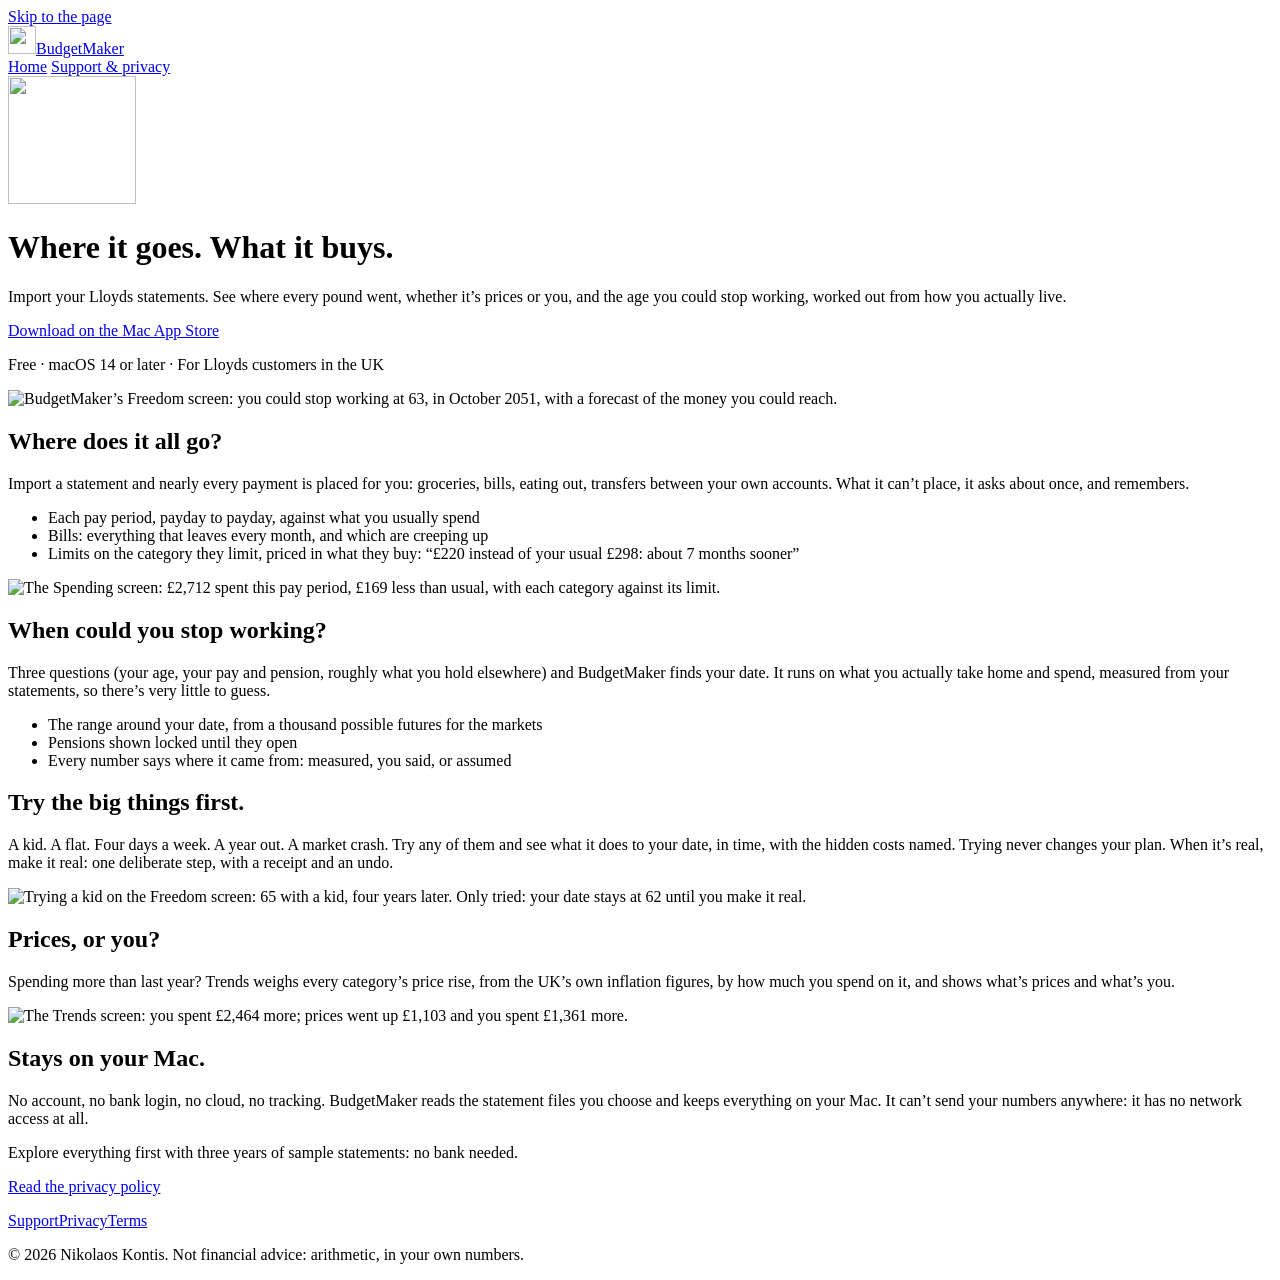
==== index.html @ 7b434046 "The pages: home, and support, privacy and terms" ====
<!doctype html>
<html lang="en-GB">
<head>
  <meta charset="utf-8">
  <meta name="viewport" content="width=device-width, initial-scale=1, viewport-fit=cover">
  <title>BudgetMaker · Where it goes. What it buys.</title>
  <meta name="description" content="A Mac app for Lloyds customers: see where every pound goes, whether it's prices or you, and the age you could stop working, worked out from how you actually live.">
  <meta name="theme-color" content="#4f5eff">
  <meta property="og:title" content="BudgetMaker">
  <meta property="og:description" content="Where it goes. What it buys. Your spending, priced in time.">
  <meta property="og:image" content="assets/share.png">
  <link rel="icon" href="assets/favicon-64.png" type="image/png" sizes="64x64">
  <link rel="apple-touch-icon" href="assets/apple-touch-icon.png">
  <link rel="preconnect" href="https://fonts.googleapis.com">
  <link rel="preconnect" href="https://fonts.gstatic.com" crossorigin>
  <link href="https://fonts.googleapis.com/css2?family=Inter:wght@400;600;700&display=swap" rel="stylesheet">
  <link rel="stylesheet" href="css/site.css">
</head>
<body>
  <a class="skip" href="#main">Skip to the page</a>

  <header class="sky">
    <div class="bar">
      <a class="mark" href="index.html"><img src="assets/icon-128.png" alt="" width="28" height="28">BudgetMaker</a>
      <nav aria-label="Pages">
        <a href="index.html" aria-current="page">Home</a>
        <a href="privacy.html">Support &amp; privacy</a>
      </nav>
    </div>
    <div class="hero">
      <img class="icon" src="assets/icon-512.png" alt="" width="128" height="128">
      <h1>Where it goes. What it&nbsp;buys.</h1>
      <p class="lead">Import your Lloyds statements. See where every pound went, whether it’s prices or you, and the age you could stop working, worked out from how you actually&nbsp;live.</p>
      <a class="get" href="https://apps.apple.com/gb/app/budgetmaker/idXXXXXXXXXX">Download on the Mac App Store</a>
      <p class="fine">Free · macOS 14 or later · For Lloyds customers in the&nbsp;UK</p>
      <div class="shot"><img src="assets/screens/freedom.png" alt="BudgetMaker’s Freedom screen: you could stop working at 63, in October 2051, with a forecast of the money you could reach." width="1600" height="1000"></div>
    </div>
  </header>

  <main id="main" class="wrap">
    <section class="story" aria-labelledby="goes">
      <h2 id="goes">Where does it all go?</h2>
      <p>Import a statement and nearly every payment is placed for you: groceries, bills, eating out, transfers between your own accounts. What it can’t place, it asks about once, and&nbsp;remembers.</p>
      <ul>
        <li>Each pay period, payday to payday, against what you usually spend</li>
        <li>Bills: everything that leaves every month, and which are creeping up</li>
        <li>Limits on the category they limit, priced in what they buy: “£220 instead of your usual £298: about <span class="time">7 months sooner</span>”</li>
      </ul>
      <img class="shot" src="assets/screens/spending.png" alt="The Spending screen: £2,712 spent this pay period, £169 less than usual, with each category against its limit." width="1600" height="1000" loading="lazy">
    </section>

    <section class="story" aria-labelledby="buys">
      <h2 id="buys">When could you stop working?</h2>
      <p>Three questions (your age, your pay and pension, roughly what you hold elsewhere) and BudgetMaker finds your date. It runs on what you actually take home and spend, measured from your statements, so there’s very little to&nbsp;guess.</p>
      <ul>
        <li>The range around your date, from a thousand possible futures for the markets</li>
        <li>Pensions shown locked until they open</li>
        <li>Every number says where it came from: measured, you said, or assumed</li>
      </ul>
    </section>

    <section class="story" aria-labelledby="try">
      <h2 id="try">Try the big things first.</h2>
      <p>A kid. A flat. Four days a week. A year out. A market crash. Try any of them and see what it does to your date, in time, with the hidden costs named. Trying never changes your plan. When it’s real, make it real: one deliberate step, with a receipt and an&nbsp;undo.</p>
      <img class="shot" src="assets/screens/trying.png" alt="Trying a kid on the Freedom screen: 65 with a kid, four years later. Only tried: your date stays at 62 until you make it real." width="1600" height="1000" loading="lazy">
    </section>

    <section class="story" aria-labelledby="prices">
      <h2 id="prices">Prices, or you?</h2>
      <p>Spending more than last year? Trends weighs every category’s price rise, from the UK’s own inflation figures, by how much you spend on it, and shows what’s prices and what’s&nbsp;you.</p>
      <img class="shot" src="assets/screens/trends.png" alt="The Trends screen: you spent £2,464 more; prices went up £1,103 and you spent £1,361 more." width="1600" height="1000" loading="lazy">
    </section>

    <section class="quiet" aria-labelledby="mac">
      <div class="sun" aria-hidden="true"></div>
      <h2 id="mac" class="part">Stays on your Mac.</h2>
      <p>No account, no bank login, no cloud, no tracking. BudgetMaker reads the statement files you choose and keeps everything on your Mac. It can’t send your numbers anywhere: it has no network access at&nbsp;all.</p>
      <p>Explore everything first with three years of sample statements: no bank&nbsp;needed.</p>
      <p><a class="link" href="privacy.html#privacy">Read the privacy policy</a></p>
    </section>
  </main>

  <footer class="foot">
    <nav aria-label="Footer"><a class="link" href="privacy.html#support">Support</a><a class="link" href="privacy.html#privacy">Privacy</a><a class="link" href="privacy.html#terms">Terms</a></nav>
    <p>© 2026 Nikolaos Kontis. Not financial advice: arithmetic, in your own numbers.</p>
  </footer>
</body>
</html>
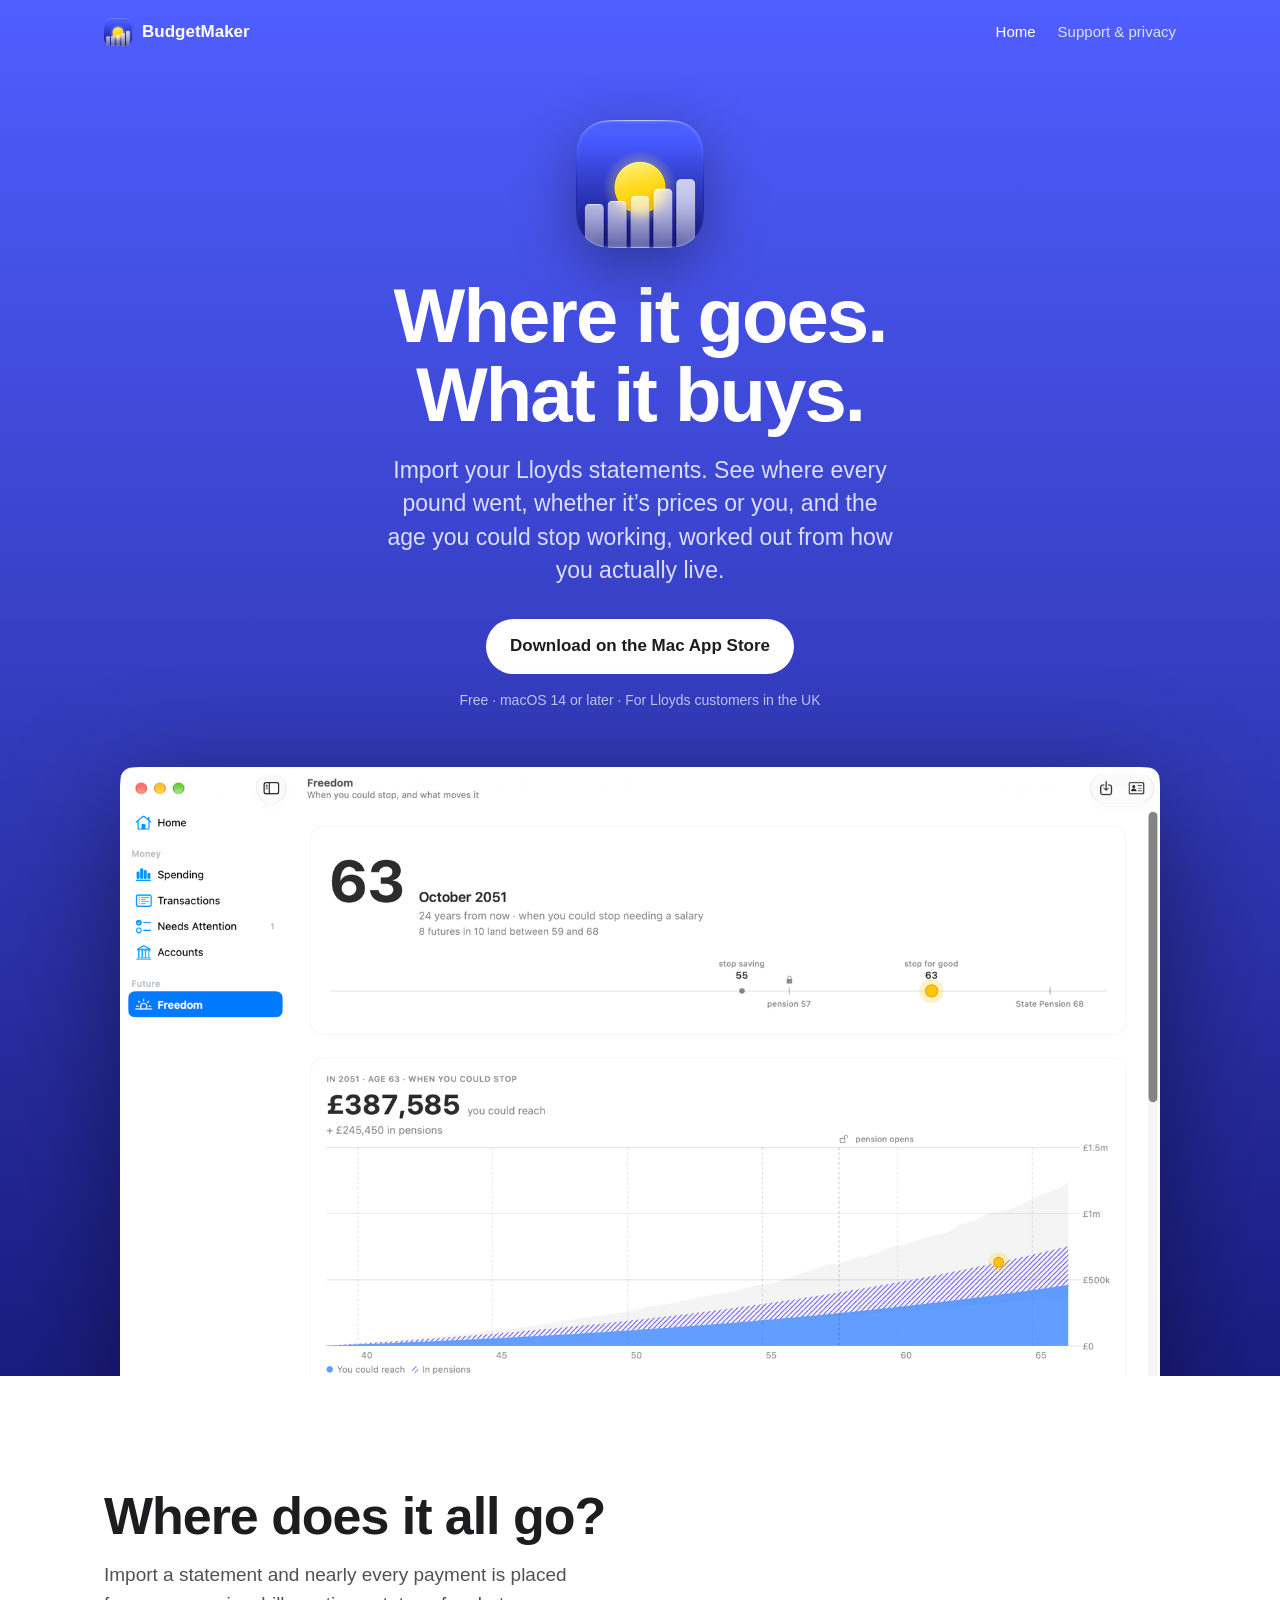
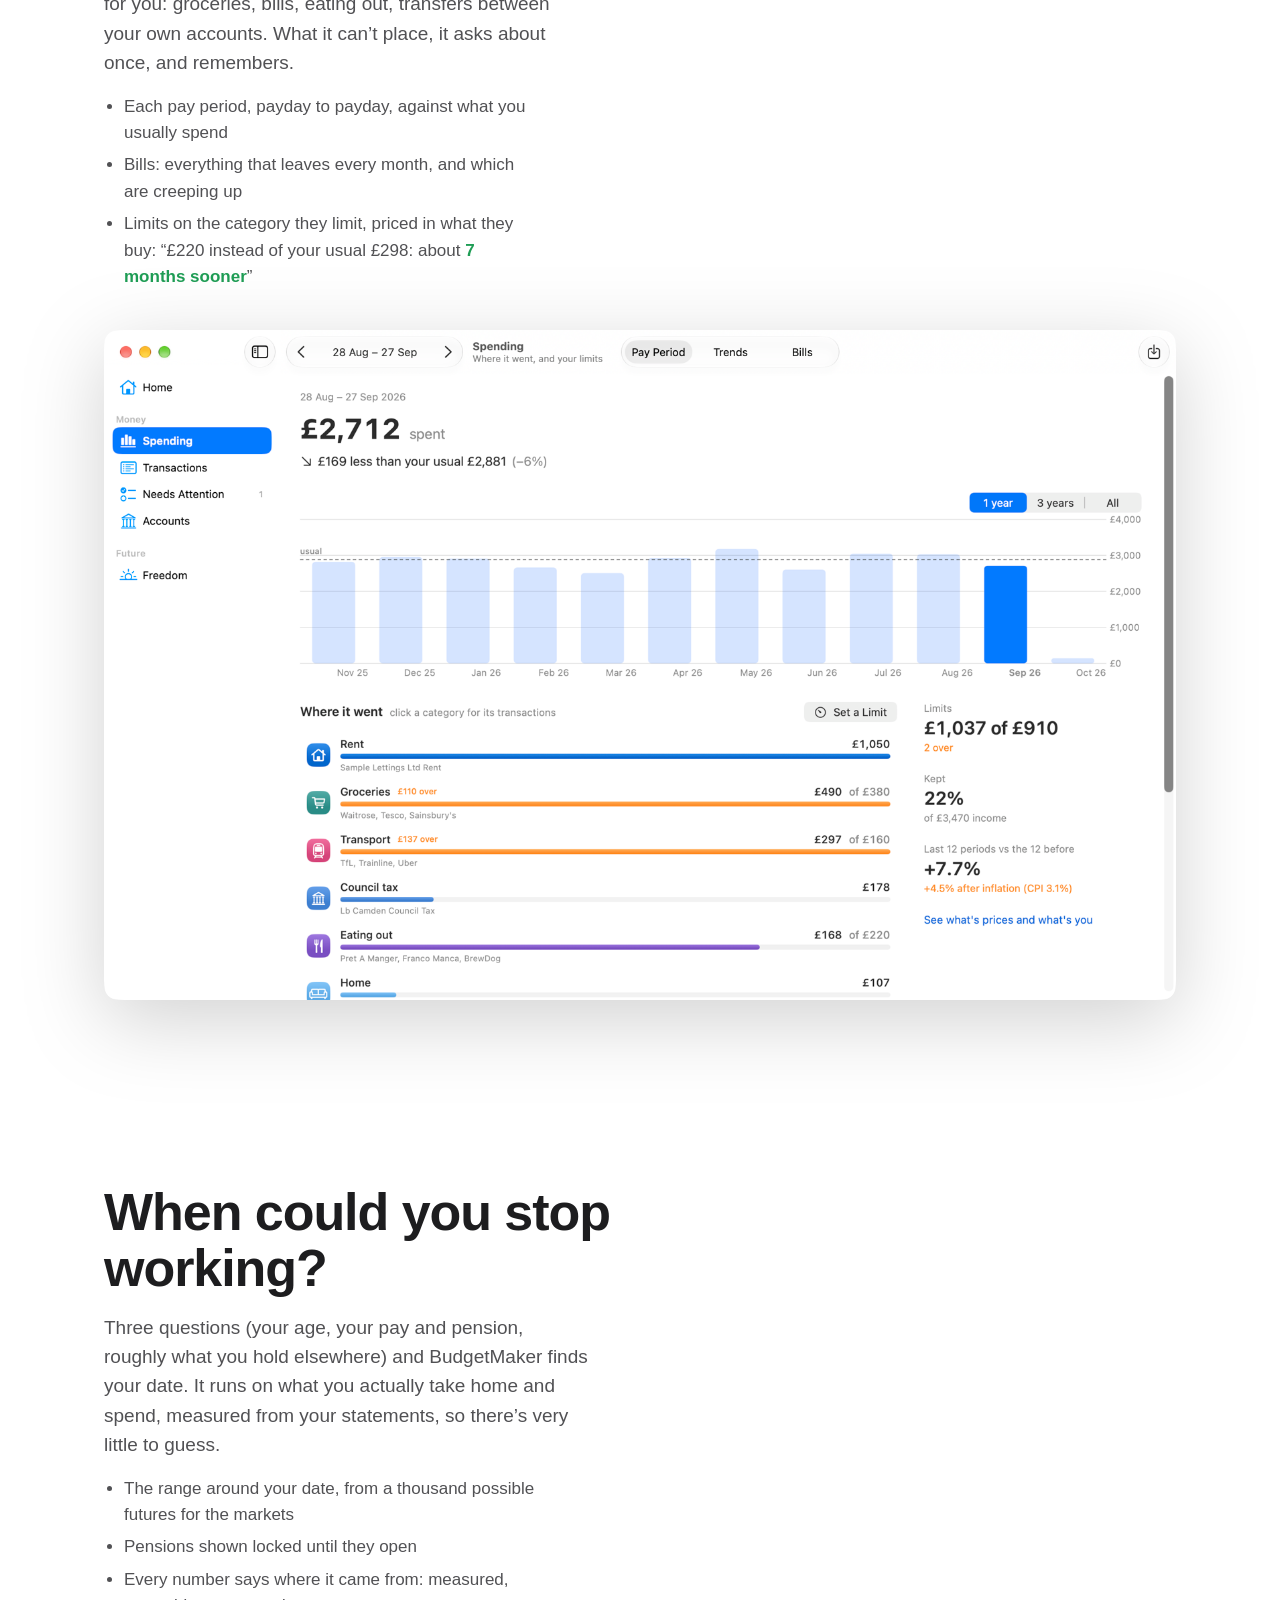
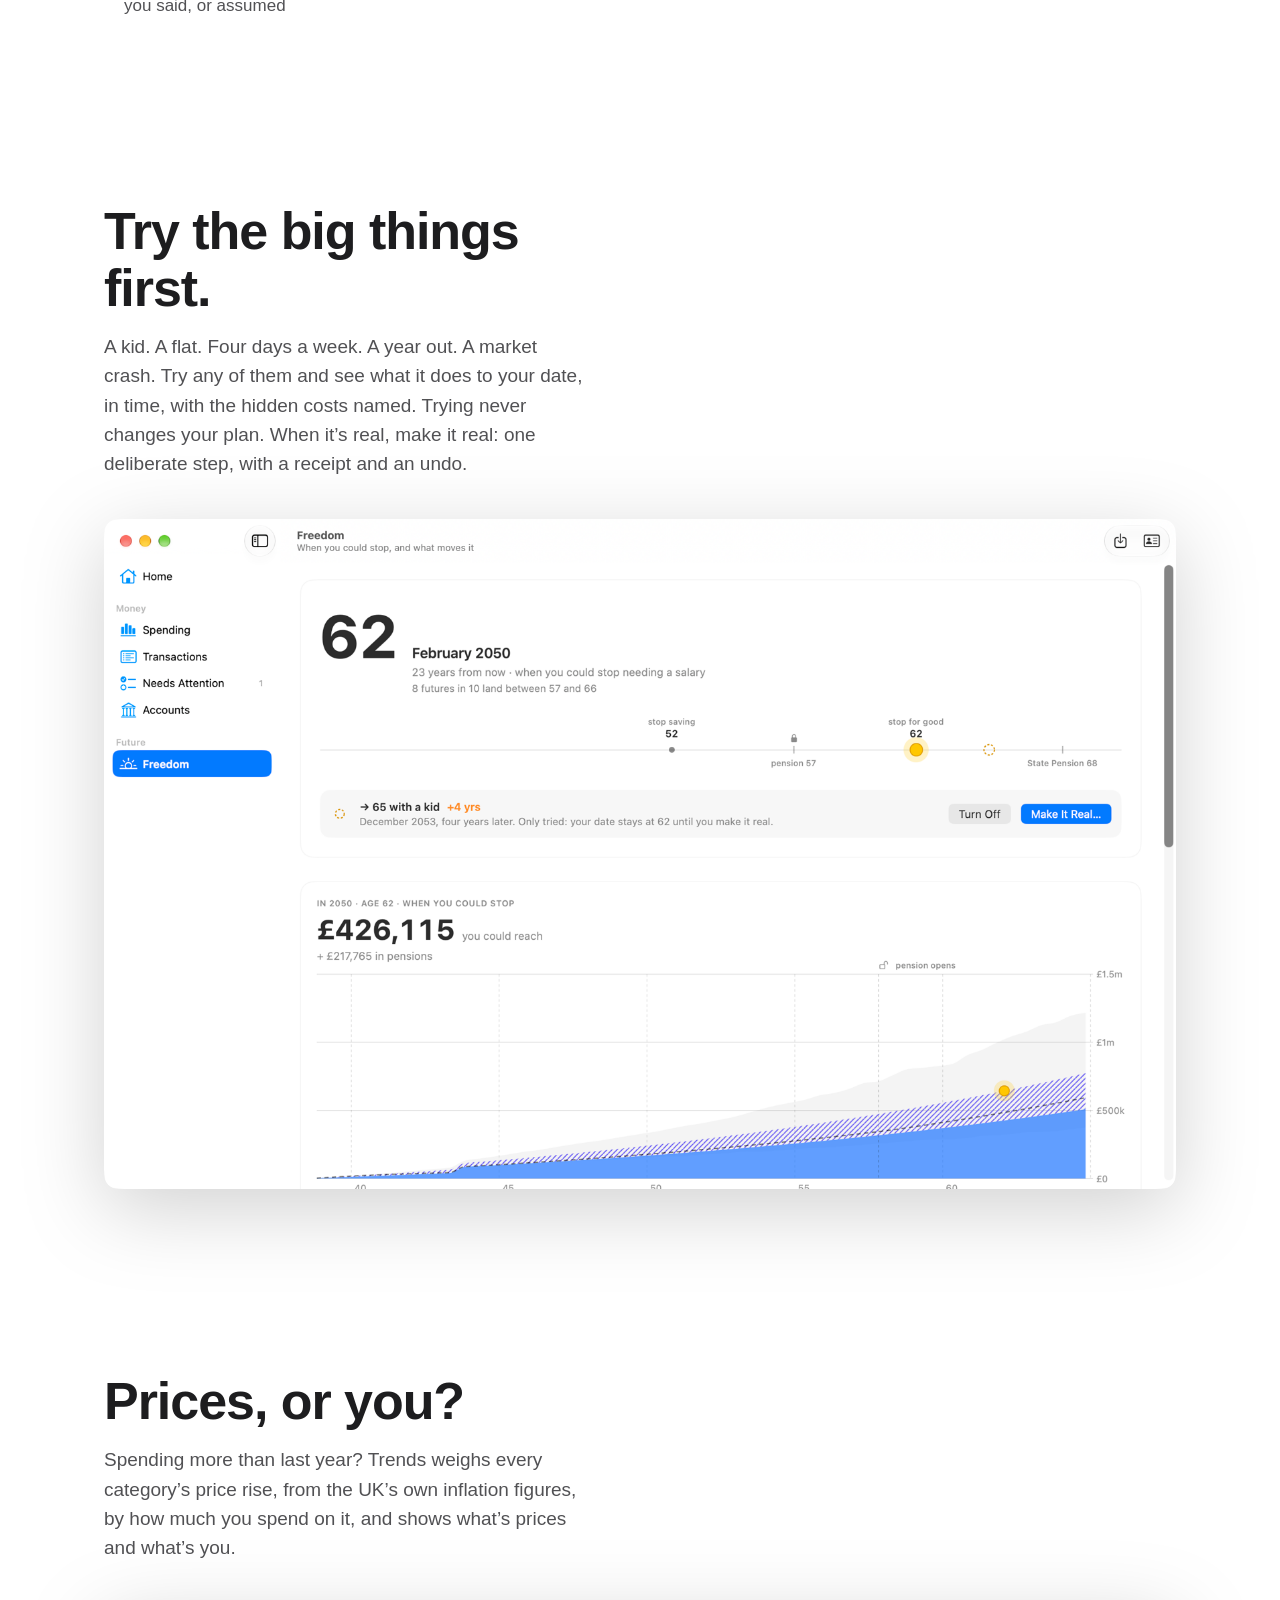
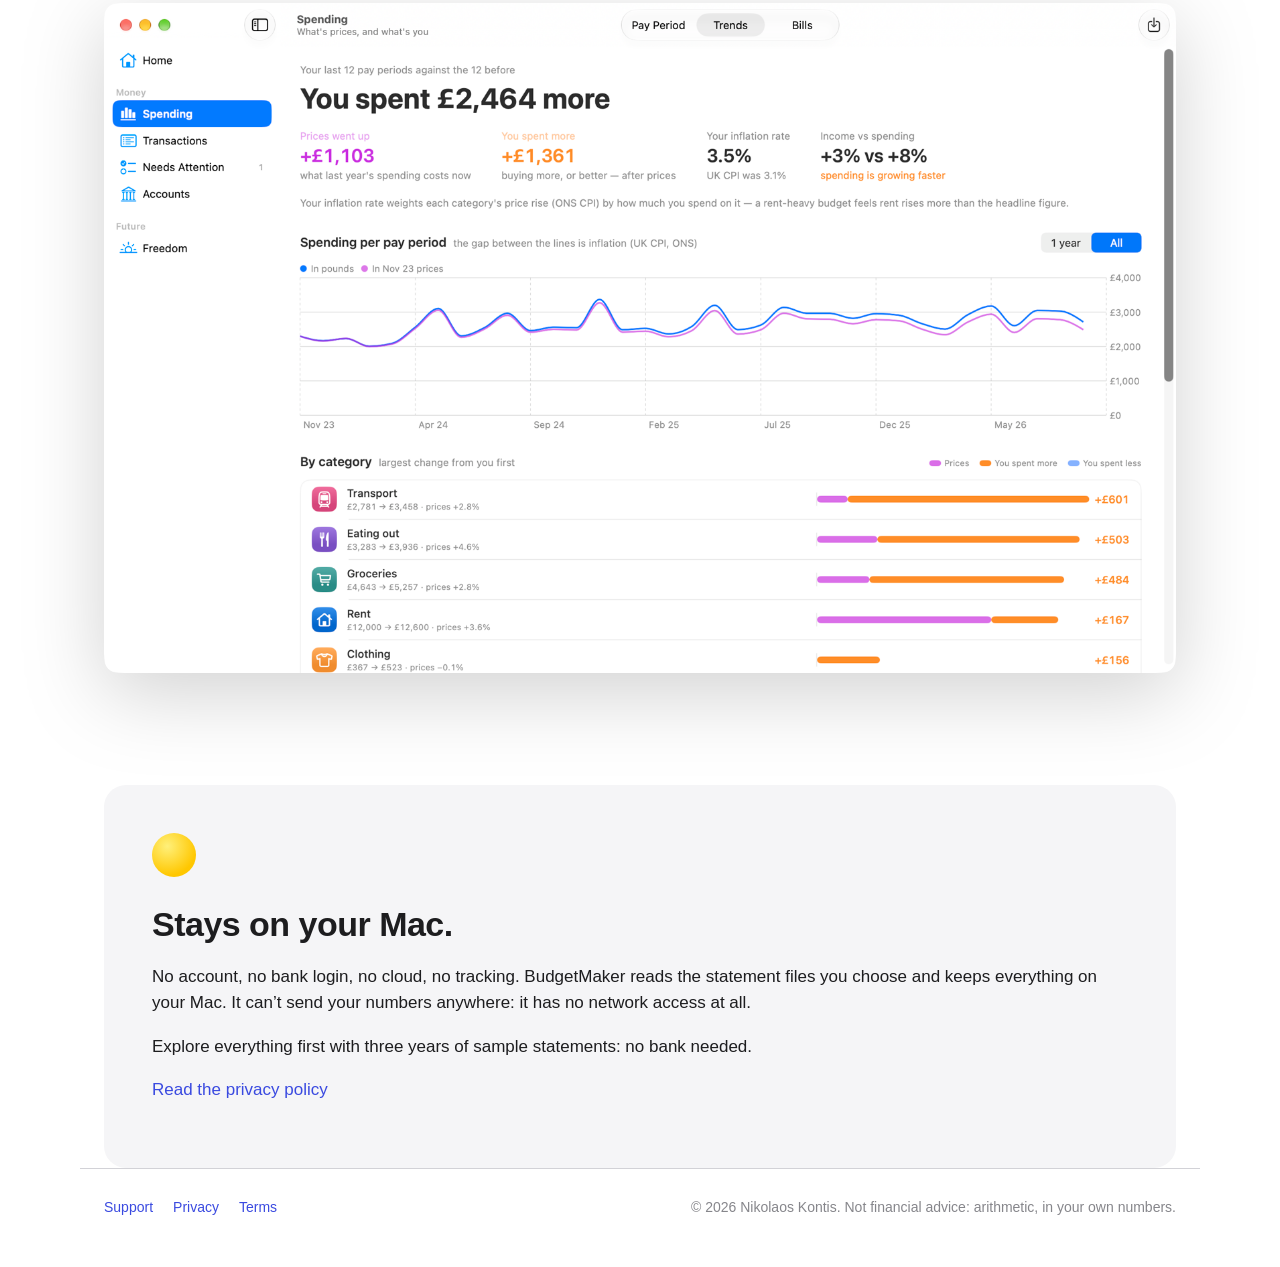
==== commit 55c3a981: "The real App Store link, and credit for the ONS data" ====
--- a/index.html
+++ b/index.html
@@ -8,7 +8,7 @@
   <meta name="theme-color" content="#4f5eff">
   <meta property="og:title" content="BudgetMaker">
   <meta property="og:description" content="Where it goes. What it buys. Your spending, priced in time.">
-  <meta property="og:image" content="assets/share.png">
+  <meta property="og:image" content="https://nkontis046.github.io/budgetmaker/assets/share.png">
   <link rel="icon" href="assets/favicon-64.png" type="image/png" sizes="64x64">
   <link rel="apple-touch-icon" href="assets/apple-touch-icon.png">
   <link rel="preconnect" href="https://fonts.googleapis.com">
@@ -31,7 +31,7 @@
       <img class="icon" src="assets/icon-512.png" alt="" width="128" height="128">
       <h1>Where it goes. What it&nbsp;buys.</h1>
       <p class="lead">Import your Lloyds statements. See where every pound went, whether it’s prices or you, and the age you could stop working, worked out from how you actually&nbsp;live.</p>
-      <a class="get" href="https://apps.apple.com/gb/app/budgetmaker/idXXXXXXXXXX">Download on the Mac App Store</a>
+      <a class="get" href="https://apps.apple.com/gb/app/id6836703564">Download on the Mac App Store</a>
       <p class="fine">Free · macOS 14 or later · For Lloyds customers in the&nbsp;UK</p>
       <div class="shot"><img src="assets/screens/freedom.png" alt="BudgetMaker’s Freedom screen: you could stop working at 63, in October 2051, with a forecast of the money you could reach." width="1600" height="1000"></div>
     </div>
--- a/css/site.css
+++ b/css/site.css
@@ -0,0 +1,119 @@
+/* BudgetMaker's site. System type, the icon's evening sky, the sun used once. Light and dark. */
+:root {
+  --sky-top: #4f5eff;
+  --sky-bottom: #1a1c80;
+  --sun: #ffc700;
+  --ink: #1d1d1f;
+  --ink-2: #515154;
+  --ink-3: #86868b;
+  --paper: #ffffff;
+  --paper-2: #f5f5f7;
+  --rule: #d2d2d7;
+  --link: #3a4ae0;
+  --font: -apple-system, BlinkMacSystemFont, "SF Pro Text", "Inter", "Helvetica Neue", Arial, sans-serif;
+  --display: -apple-system, BlinkMacSystemFont, "SF Pro Display", "Inter", "Helvetica Neue", Arial, sans-serif;
+  color-scheme: light dark;
+}
+@media (prefers-color-scheme: dark) {
+  :root {
+    --ink: #f5f5f7;
+    --ink-2: #c7c7cc;
+    --ink-3: #8e8e93;
+    --paper: #000000;
+    --paper-2: #161618;
+    --rule: #38383a;
+    --link: #8f9bff;
+  }
+}
+
+* { box-sizing: border-box; }
+html { -webkit-text-size-adjust: 100%; scroll-behavior: smooth; }
+@media (prefers-reduced-motion: reduce) { html { scroll-behavior: auto; } }
+body { margin: 0; background: var(--paper); color: var(--ink); font: 17px/1.55 var(--font); -webkit-font-smoothing: antialiased; }
+img { max-width: 100%; height: auto; display: block; }
+a { color: var(--link); }
+.link { text-decoration: none; }
+.link:hover { text-decoration: underline; }
+.skip { position: absolute; left: -999px; }
+.skip:focus { left: 16px; top: 16px; background: var(--paper); padding: 8px 12px; border-radius: 8px; z-index: 10; }
+.wrap { max-width: 1120px; margin: 0 auto; padding: 0 24px; }
+
+/* The bar */
+.bar { display: flex; align-items: center; justify-content: space-between; gap: 16px; padding: 18px 24px; max-width: 1120px; margin: 0 auto; }
+.mark { display: flex; align-items: center; gap: 10px; font-weight: 600; color: inherit; text-decoration: none; }
+.mark img { width: 28px; height: 28px; }
+.bar nav { display: flex; gap: 22px; font-size: 15px; }
+.bar nav a { color: inherit; opacity: .8; text-decoration: none; }
+.bar nav a:hover, .bar nav a[aria-current] { opacity: 1; }
+
+/* The sky: hero and page tops */
+.sky { color: #fff; background: linear-gradient(180deg, var(--sky-top), var(--sky-bottom)); position: relative; overflow: hidden; }
+.sky::before { content: ""; position: absolute; left: 50%; bottom: -260px; width: 820px; height: 820px; transform: translateX(-50%);
+  background: radial-gradient(closest-side, rgba(255, 228, 92, .42), rgba(255, 228, 92, 0)); pointer-events: none; }
+.sky > * { position: relative; }
+.hero { text-align: center; padding: 56px 24px 0; }
+.hero .icon { width: 128px; height: 128px; margin: 0 auto 28px; filter: drop-shadow(0 18px 30px rgba(0,0,0,.35)); }
+.hero h1 { font: 700 clamp(40px, 6.4vw, 76px)/1.04 var(--display); letter-spacing: -0.025em; margin: 0 auto 20px; max-width: 14ch; }
+.hero .lead { font-size: clamp(19px, 2.2vw, 23px); line-height: 1.45; color: rgba(255,255,255,.82); max-width: 40ch; margin: 0 auto 32px; }
+.get { display: inline-flex; align-items: center; gap: 10px; background: #fff; color: #1d1d1f; font-weight: 600; font-size: 17px;
+  padding: 14px 24px; border-radius: 999px; text-decoration: none; }
+.get:hover { background: #f0f0f5; }
+.fine { font-size: 14px; color: rgba(255,255,255,.7); margin: 16px 0 0; }
+.hero .shot { margin: 56px auto 0; max-width: 1040px; filter: drop-shadow(0 30px 60px rgba(0,0,0,.45)); }
+.hero .shot img { margin-bottom: -4%; }
+
+/* Story sections */
+.story { padding: 112px 0 0; }
+.story:last-of-type { padding-bottom: 112px; }
+.story h2 { font: 700 clamp(32px, 4.4vw, 52px)/1.08 var(--display); letter-spacing: -0.02em; margin: 0 0 16px; max-width: 18ch; }
+.story p { color: var(--ink-2); font-size: 19px; max-width: 46ch; margin: 0 0 12px; }
+.story ul { color: var(--ink-2); font-size: 17px; max-width: 46ch; padding-left: 20px; margin: 16px 0 0; }
+.story li { margin: 6px 0; }
+.story .shot { margin-top: 40px; border-radius: 14px; filter: drop-shadow(0 20px 40px rgba(0,0,0,.18)); }
+.time { color: #1f9d55; font-weight: 600; font-variant-numeric: tabular-nums; }
+@media (prefers-color-scheme: dark) { .time { color: #4cd07d; } }
+
+.quiet { background: var(--paper-2); border-radius: 22px; padding: 48px; margin-top: 112px; }
+.quiet h2 { margin-top: 0; }
+.quiet .sun { width: 44px; height: 44px; border-radius: 50%; background: radial-gradient(circle at 35% 30%, #fff07a, var(--sun) 70%); margin-bottom: 20px; }
+
+/* Reading pages */
+.page-top { padding: 0 0 64px; }
+.page-top h1 { font: 700 clamp(36px, 5vw, 56px)/1.05 var(--display); letter-spacing: -0.02em; margin: 40px 24px 12px; text-align: center; }
+.page-top .lead { text-align: center; color: rgba(255,255,255,.82); font-size: 20px; margin: 0 24px; }
+.read { display: grid; grid-template-columns: 220px minmax(0, 1fr); gap: 56px; max-width: 1040px; margin: 0 auto; padding: 56px 24px 96px; }
+.read__side { position: sticky; top: 24px; align-self: start; font-size: 14px; color: var(--ink-3); }
+.read__side p { margin: 16px 0 0; }
+.toc { list-style: none; padding: 0; margin: 0; font-size: 15px; }
+.toc li { margin: 0 0 8px; }
+.read__body { max-width: 68ch; }
+.part { font: 700 34px/1.15 var(--display); letter-spacing: -0.015em; margin: 0 0 20px; padding-top: 8px; }
+section + section { margin-top: 72px; }
+.read h3 { font-size: 21px; margin: 40px 0 8px; }
+.read h4 { font-size: 17px; margin: 24px 0 4px; }
+.read p, .read li { color: var(--ink-2); }
+.read ol, .read ul { padding-left: 22px; }
+.summary { background: var(--paper-2); border-radius: 14px; padding: 4px 22px; margin: 0 0 8px; }
+.summary p { color: var(--ink); }
+.mailto { display: inline-block; font: 600 22px/1.3 var(--display); text-decoration: none; margin-bottom: 8px; }
+.table { width: 100%; border-collapse: collapse; margin: 16px 0; font-size: 16px; }
+.table th, .table td { text-align: left; vertical-align: top; padding: 12px 12px 12px 0; border-top: 1px solid var(--rule); }
+.table th { width: 30%; font-weight: 600; }
+.table td { color: var(--ink-2); }
+
+.foot { border-top: 1px solid var(--rule); color: var(--ink-3); font-size: 14px; padding: 28px 24px 48px; max-width: 1120px; margin: 0 auto;
+  display: flex; flex-wrap: wrap; justify-content: space-between; gap: 12px; }
+.foot nav { display: flex; gap: 20px; }
+.foot p { margin: 0; }
+
+@media (max-width: 760px) {
+  .bar { padding: 14px 16px; }
+  .bar nav { gap: 14px; font-size: 14px; }
+  .wrap { padding: 0 16px; }
+  .hero { padding: 36px 16px 0; }
+  .story { padding-top: 72px; }
+  .quiet { padding: 28px 22px; margin-top: 72px; }
+  .read { grid-template-columns: 1fr; gap: 24px; padding: 32px 16px 72px; }
+  .read__side { position: static; }
+  .table th { width: 38%; }
+}
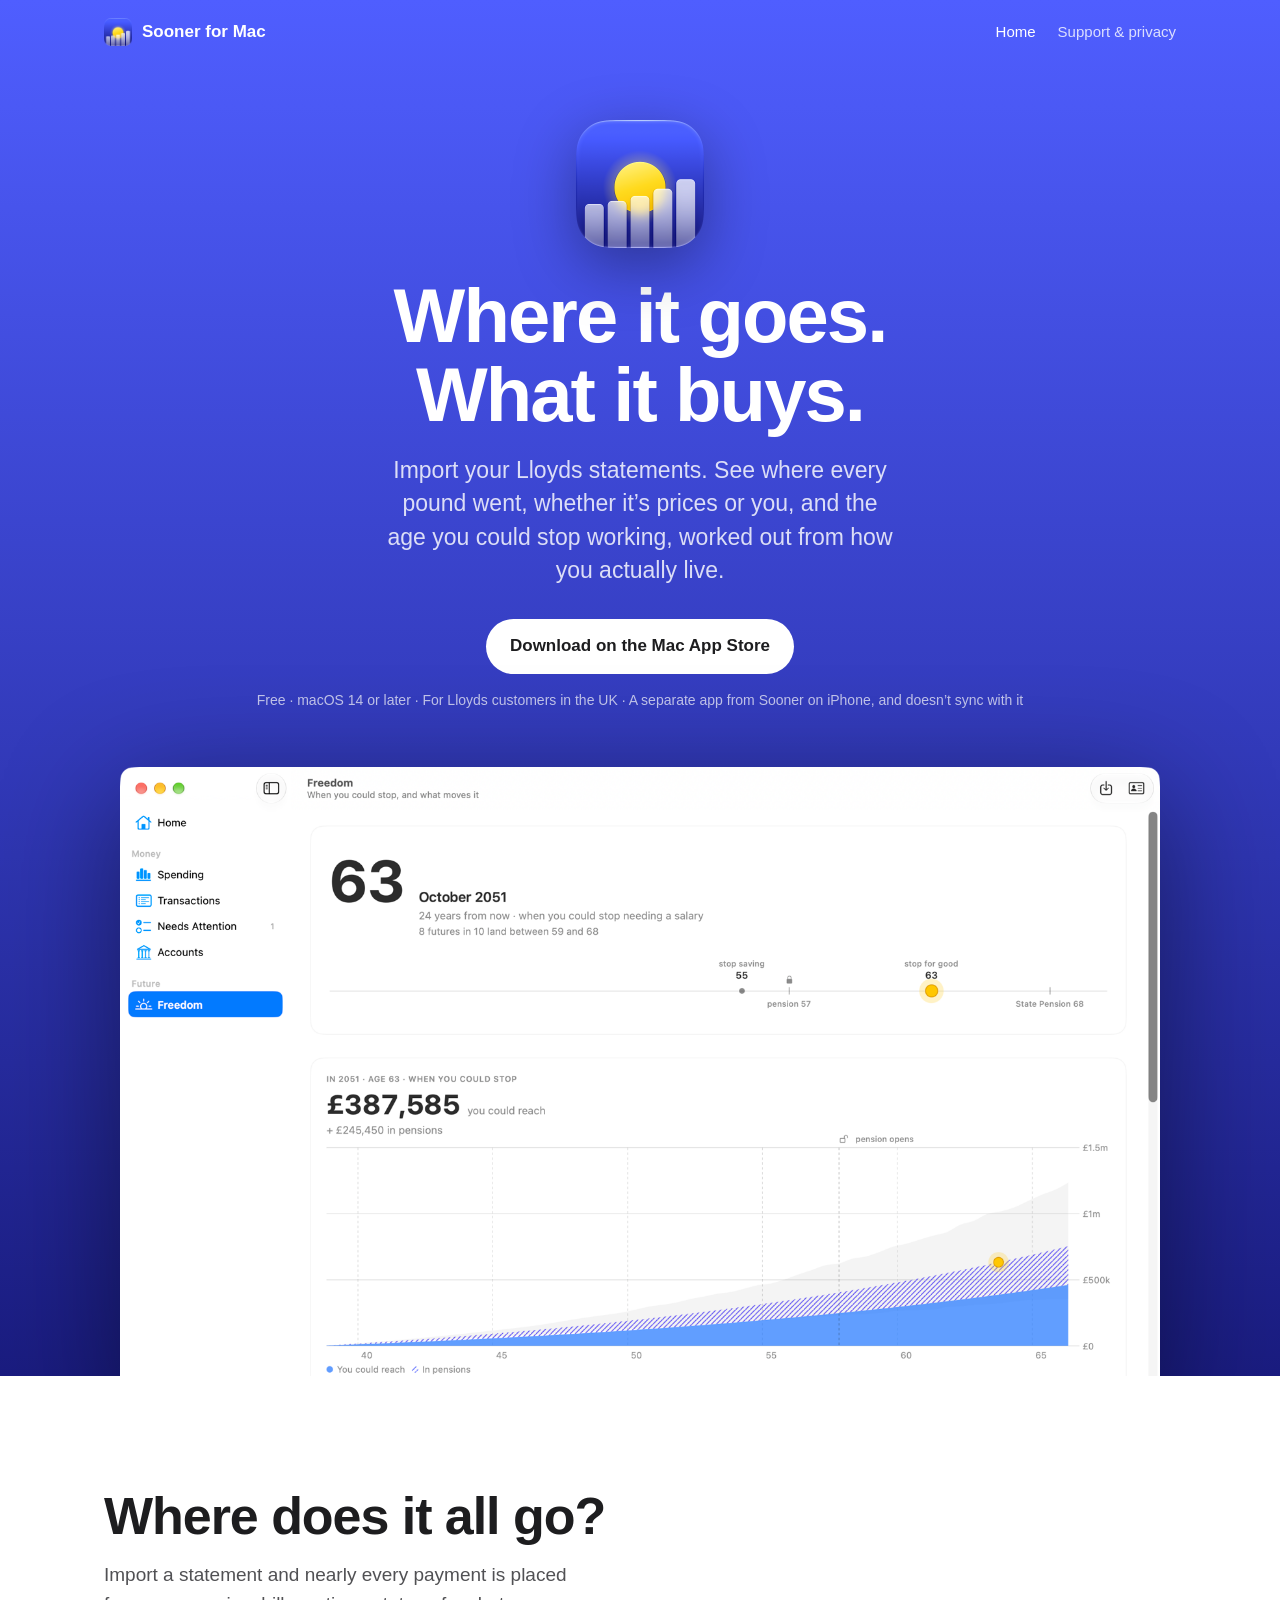
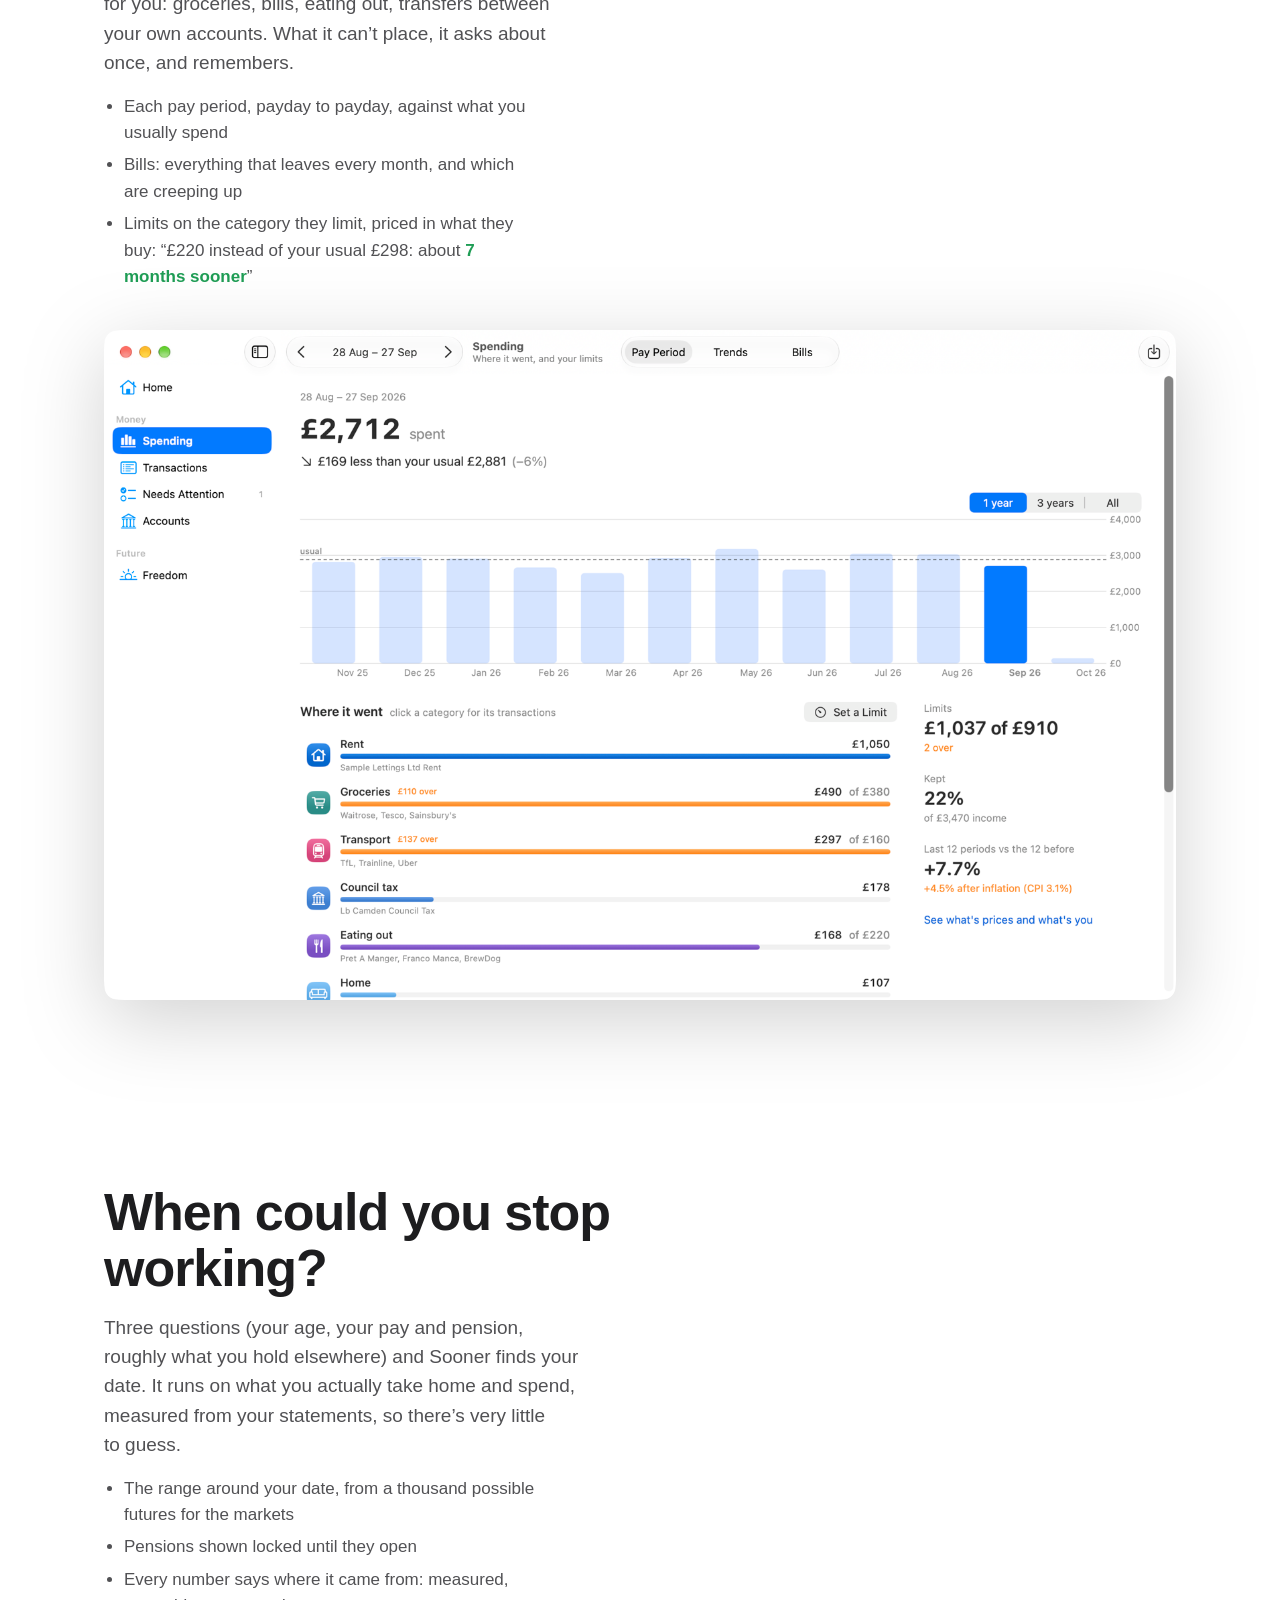
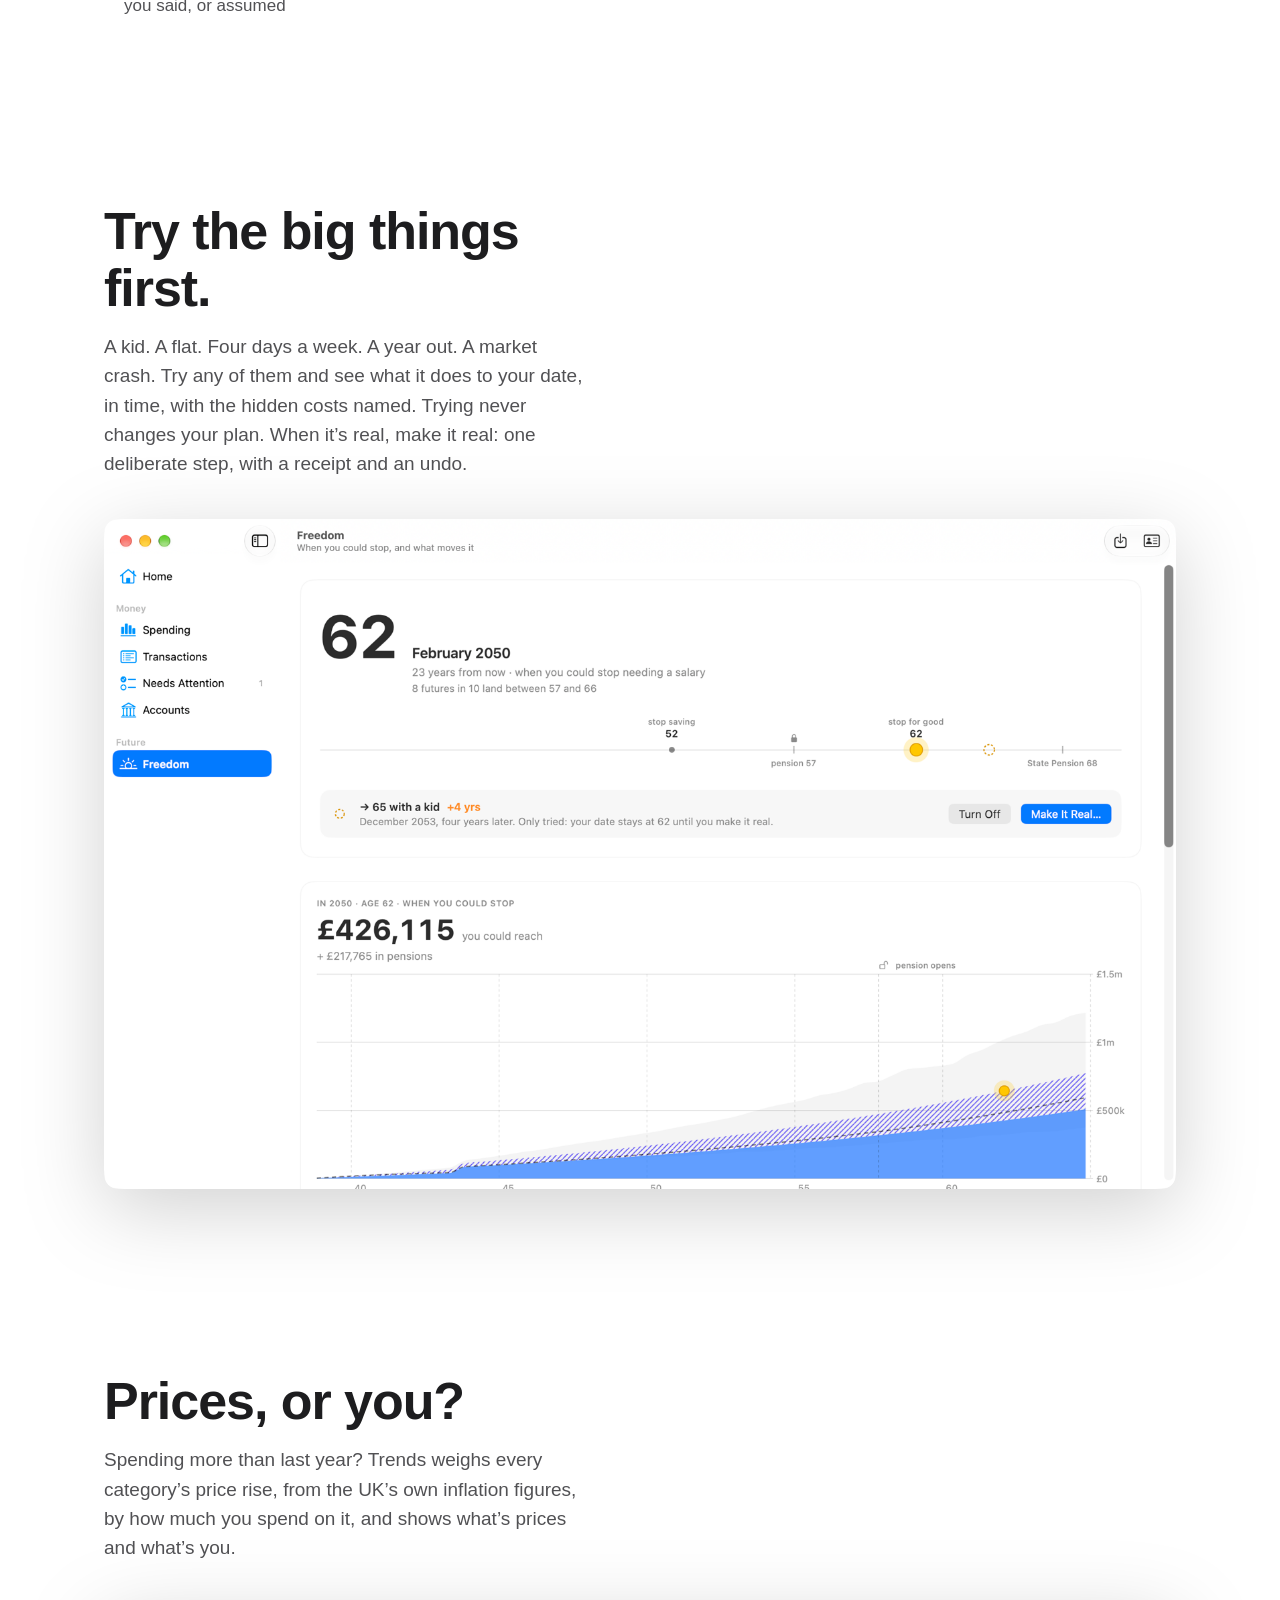
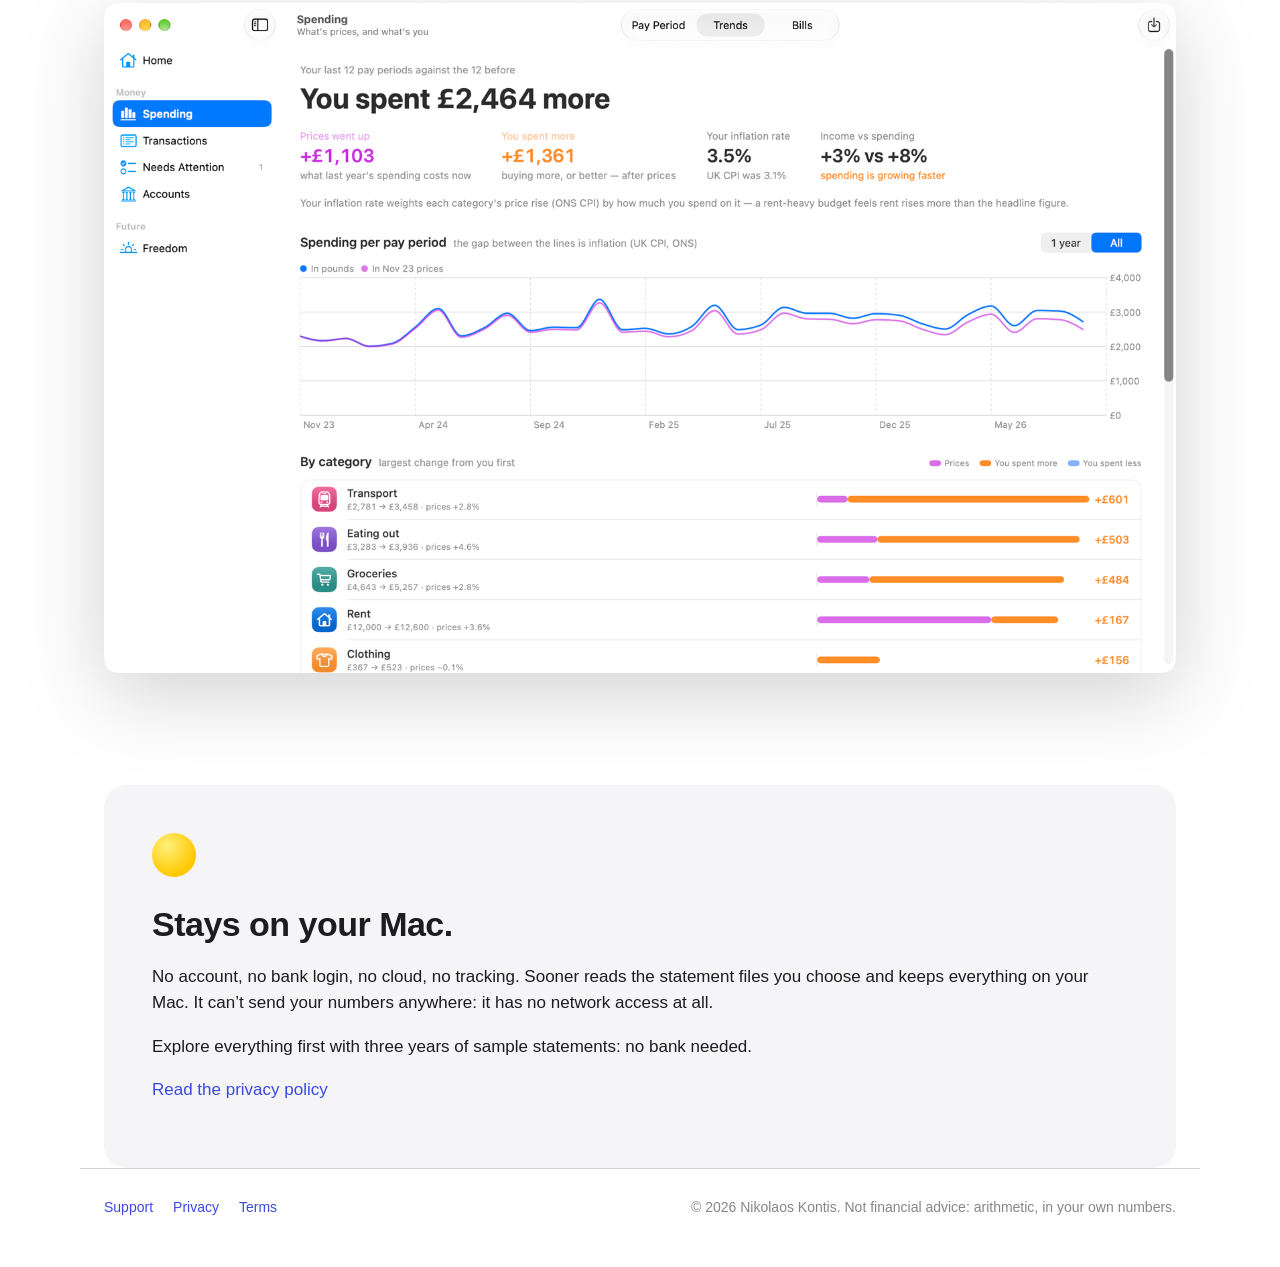
==== commit 05c9ded6: "Sooner for Mac: the new name" ====
--- a/index.html
+++ b/index.html
@@ -3,12 +3,12 @@
 <head>
   <meta charset="utf-8">
   <meta name="viewport" content="width=device-width, initial-scale=1, viewport-fit=cover">
-  <title>BudgetMaker · Where it goes. What it buys.</title>
+  <title>Sooner for Mac · Where it goes. What it buys.</title>
   <meta name="description" content="A Mac app for Lloyds customers: see where every pound goes, whether it's prices or you, and the age you could stop working, worked out from how you actually live.">
   <meta name="theme-color" content="#4f5eff">
-  <meta property="og:title" content="BudgetMaker">
+  <meta property="og:title" content="Sooner for Mac">
   <meta property="og:description" content="Where it goes. What it buys. Your spending, priced in time.">
-  <meta property="og:image" content="https://nkontis046.github.io/budgetmaker/assets/share.png">
+  <meta property="og:image" content="https://nkontis046.github.io/sooner-mac/assets/share.png">
   <link rel="icon" href="assets/favicon-64.png" type="image/png" sizes="64x64">
   <link rel="apple-touch-icon" href="assets/apple-touch-icon.png">
   <link rel="preconnect" href="https://fonts.googleapis.com">
@@ -21,7 +21,7 @@
 
   <header class="sky">
     <div class="bar">
-      <a class="mark" href="index.html"><img src="assets/icon-128.png" alt="" width="28" height="28">BudgetMaker</a>
+      <a class="mark" href="index.html"><img src="assets/icon-128.png" alt="" width="28" height="28">Sooner for Mac</a>
       <nav aria-label="Pages">
         <a href="index.html" aria-current="page">Home</a>
         <a href="privacy.html">Support &amp; privacy</a>
@@ -32,8 +32,8 @@
       <h1>Where it goes. What it&nbsp;buys.</h1>
       <p class="lead">Import your Lloyds statements. See where every pound went, whether it’s prices or you, and the age you could stop working, worked out from how you actually&nbsp;live.</p>
       <a class="get" href="https://apps.apple.com/gb/app/id6836703564">Download on the Mac App Store</a>
-      <p class="fine">Free · macOS 14 or later · For Lloyds customers in the&nbsp;UK</p>
-      <div class="shot"><img src="assets/screens/freedom.png" alt="BudgetMaker’s Freedom screen: you could stop working at 63, in October 2051, with a forecast of the money you could reach." width="1600" height="1000"></div>
+      <p class="fine">Free · macOS 14 or later · For Lloyds customers in the&nbsp;UK · A separate app from Sooner on iPhone, and doesn’t sync with&nbsp;it</p>
+      <div class="shot"><img src="assets/screens/freedom.png" alt="Sooner’s Freedom screen: you could stop working at 63, in October 2051, with a forecast of the money you could reach." width="1600" height="1000"></div>
     </div>
   </header>
 
@@ -51,7 +51,7 @@
 
     <section class="story" aria-labelledby="buys">
       <h2 id="buys">When could you stop working?</h2>
-      <p>Three questions (your age, your pay and pension, roughly what you hold elsewhere) and BudgetMaker finds your date. It runs on what you actually take home and spend, measured from your statements, so there’s very little to&nbsp;guess.</p>
+      <p>Three questions (your age, your pay and pension, roughly what you hold elsewhere) and Sooner finds your date. It runs on what you actually take home and spend, measured from your statements, so there’s very little to&nbsp;guess.</p>
       <ul>
         <li>The range around your date, from a thousand possible futures for the markets</li>
         <li>Pensions shown locked until they open</li>
@@ -74,7 +74,7 @@
     <section class="quiet" aria-labelledby="mac">
       <div class="sun" aria-hidden="true"></div>
       <h2 id="mac" class="part">Stays on your Mac.</h2>
-      <p>No account, no bank login, no cloud, no tracking. BudgetMaker reads the statement files you choose and keeps everything on your Mac. It can’t send your numbers anywhere: it has no network access at&nbsp;all.</p>
+      <p>No account, no bank login, no cloud, no tracking. Sooner reads the statement files you choose and keeps everything on your Mac. It can’t send your numbers anywhere: it has no network access at&nbsp;all.</p>
       <p>Explore everything first with three years of sample statements: no bank&nbsp;needed.</p>
       <p><a class="link" href="privacy.html#privacy">Read the privacy policy</a></p>
     </section>
